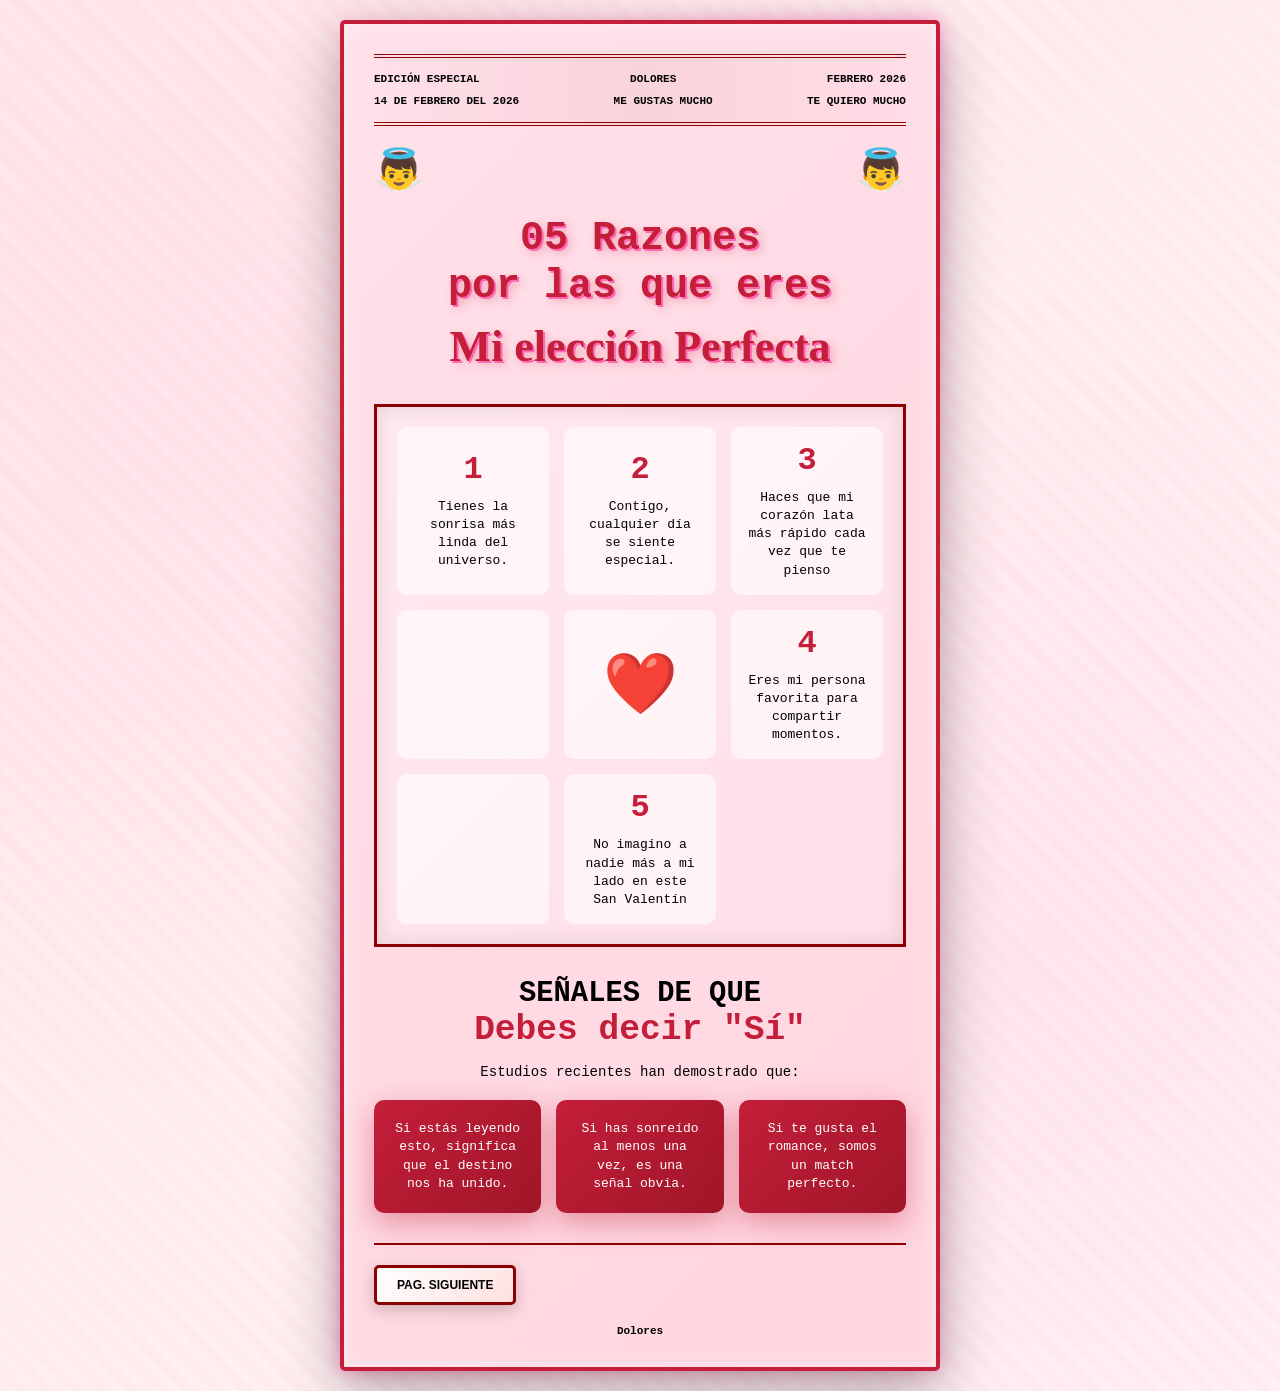
==== pagina2.html @ ef67b60f "Add files via upload" ====
<!DOCTYPE html>
<html lang="es">
<head>
    <meta charset="UTF-8">
    <meta name="viewport" content="width=device-width, initial-scale=1.0">
    <title>5 Razones</title>
    <link rel="stylesheet" href="styles.css">
</head>
<body class="newspaper-page">
    <div class="newspaper">
        <div class="newspaper-header">
            <div class="header-row">
                <span>EDICIÓN ESPECIAL</span>
                <span>Dolores</span>
                <span>FEBRERO 2026</span>
            </div>
            <div class="date-row">
                <span>14 DE FEBRERO DEL 2026</span>
                <span>ME GUSTAS MUCHO</span>
                <span>TE QUIERO MUCHO</span>
            </div>
        </div>
        
        <div class="cupids">
            <span class="cupid-left">👼</span>
            <span class="cupid-right">👼</span>
        </div>

        <h1 class="main-title">05 Razones<br>por las que eres<br><span class="cursive">Mi elección Perfecta</span></h1>
        
        <div class="reasons-grid">
            <div class="reason">
                <div class="number">1</div>
                <p>Tienes la sonrisa más linda del universo.</p>
            </div>
            <div class="reason">
                <div class="number">2</div>
                <p>Contigo, cualquier día se siente especial.</p>
            </div>
            <div class="reason center-heart">
                <div class="big-heart">❤️</div>
            </div>
            <div class="reason">
                <div class="number">3</div>
                <p>Haces que mi corazón lata más rápido cada vez que te pienso</p>
            </div>
            <div class="reason"></div>
            <div class="reason">
                <div class="number">4</div>
                <p>Eres mi persona favorita para compartir momentos.</p>
            </div>
            <div class="reason"></div>
            <div class="reason">
                <div class="number">5</div>
                <p>No imagino a nadie más a mi lado en este San Valentín</p>
            </div>
        </div>

        <div class="signs-section">
            <h2>SEÑALES DE QUE<br><span class="red-text">Debes decir "Sí"</span></h2>
            <p class="subtitle">Estudios recientes han demostrado que:</p>
            <div class="signs-boxes">
                <div class="sign-box">Si estás leyendo esto, significa que el destino nos ha unido.</div>
                <div class="sign-box">Si has sonreído al menos una vez, es una señal obvia.</div>
                <div class="sign-box">Si te gusta el romance, somos un match perfecto.</div>
            </div>
        </div>

        <div class="navigation">
            <button onclick="location.href='pagina3.html'">PAG. SIGUIENTE</button>
        </div>
        
        <div class="footer-credit">Dolores</div>
    </div>
</body>
</html>
---- styles.css ----
*  {
    margin: 0;
    padding: 0;
    box-sizing: border-box;
}

body {
    font-family: 'Courier New', monospace;
    animation: fadeIn 0.8s ease-in-out;
}

@keyframes fadeIn {
    0% {
        opacity: 0;
    }
    100% {
        opacity: 1;
    }
}

/* ========== PÁGINA DEL SOBRE - CERRADO AL INICIO ========== */
.envelope-page {
    background: linear-gradient(135deg, #ff9a9e 0%, #fecfef 50%, #ffecd2 100%);
    min-height: 100vh;
    display: flex;
    justify-content: center;
    align-items: center;
    padding: 20px;
    overflow: hidden;
    position: relative;
}

.envelope-page::before {
    content: '💕 ❤️ 💗 💖 💝 💕 ❤️ 💗';
    position: absolute;
    top: 0;
    left: 0;
    right: 0;
    bottom: 0;
    font-size: 40px;
    opacity: 0.1;
    animation: floatingHearts 20s infinite linear;
    pointer-events: none;
}

@keyframes floatingHearts {
    0% {
        transform: translateY(100vh) rotate(0deg);
    }
    100% {
        transform: translateY(-100vh) rotate(360deg);
    }
}

.envelope-wrapper {
    position: relative;
    width: 500px;
    height: 320px;
    cursor: pointer;
}

.envelope-back {
    position: absolute;
    width: 100%;
    height: 280px;
    bottom: 0;
    left: 0;
    background: linear-gradient(180deg, #ffb3c1 0%, #ff9db1 100%);
    border-radius: 15px;
    box-shadow: 0 15px 40px rgba(0, 0, 0, 0.3);
    z-index: 4;
    overflow: hidden;
}

.envelope-flap {
    position: absolute;
    bottom: 180px;
    left: 0;
    width: 0;
    height: 0;
    border-style: solid;
    border-width: 100px 250px 0 250px;
    border-color: #ff6b9d transparent transparent transparent;
    z-index: 5;
    transform-origin: top center;
    filter: drop-shadow(0 8px 20px rgba(0, 0, 0, 0.25));
    transition: transform 0.8s ease-in-out;
}

.envelope-flap.open {
    transform: rotateX(180deg);
}

.letter-content {
    position: absolute;
    bottom: 10px;
    left: 50%;
    transform: translateX(-50%);
    width: 430px;
    height: 270px;
    background: linear-gradient(135deg, #fffef7 0%, #fff8f0 100%);
    border-radius: 10px 10px 0 0;
    padding: 30px;
    box-shadow: 0 -5px 25px rgba(0, 0, 0, 0.2);
    z-index: 3;
    text-align: center;
    border: 3px solid #ffd700;
    border-bottom: none;
    display: flex;
    flex-direction: column;
    justify-content: center;
    align-items: center;
    transition: bottom 1.5s ease-in-out 0.8s, z-index 0s 0.8s;
}

.letter-content.pull-out {
    bottom: 220px;
    z-index: 6;
}

.stamp {
    position: absolute;
    top: 15px;
    right: 15px;
    font-size: 40px;
    filter: drop-shadow(0 2px 4px rgba(0, 0, 0, 0.2));
}

.surprise-text {
    font-size: 18px;
    color: #333;
    margin-bottom: 15px;
    font-weight: bold;
    opacity: 0;
    transition: opacity 0.5s ease-in-out 1.8s;
}

.letter-content.pull-out .surprise-text {
    opacity: 1;
}

.instruction-text {
    font-size: 15px;
    color: #666;
    line-height: 1.6;
    margin-bottom: 20px;
    opacity: 0;
    transition: opacity 0.5s ease-in-out 2.1s;
}

.letter-content.pull-out .instruction-text {
    opacity: 1;
}

.heart {
    font-size: 60px;
    cursor: pointer;
    display: inline-block;
    margin: 15px 0;
    filter: drop-shadow(0 4px 10px rgba(255, 0, 100, 0.4));
    transition: transform 0.2s;
    opacity: 0;
    transition: opacity 0.5s ease-in-out 2.4s, transform 0.2s;
}

.letter-content.pull-out .heart {
    opacity: 1;
    animation: heartbeat 1.5s infinite 2.8s;
}

.heart:hover {
    transform: scale(1.2);
}

@keyframes heartbeat {
    0%, 100% { transform: scale(1); }
    50% { transform: scale(1.1); }
}

.sender-info {
    position: absolute;
    bottom: 20px;
    left: 30px;
    right: 30px;
    display: flex;
    justify-content: space-between;
    font-size: 13px;
    color: #666;
    opacity: 0;
    transition: opacity 0.5s ease-in-out 2.7s;
}

.letter-content.pull-out .sender-info {
    opacity: 1;
}

.sender-info p {
    margin: 0;
}

.sender-info em {
    font-weight: bold;
    color: #333;
    font-style: normal;
}

/* ========== PÁGINAS ESTILO PERIÓDICO ========== */
.newspaper-page {
    background: 
        linear-gradient(135deg, rgba(255, 182, 193, 0.3) 0%, rgba(255, 218, 224, 0.3) 100%),
        repeating-linear-gradient(45deg, transparent, transparent 10px, rgba(255, 192, 203, 0.1) 10px, rgba(255, 192, 203, 0.1) 20px);
    min-height: 100vh;
    padding: 20px;
    display: flex;
    justify-content: center;
    align-items: center;
    position: relative;
}

.newspaper-page::before {
    content: '';
    position: absolute;
    top: 0;
    left: 0;
    right: 0;
    bottom: 0;
    background-image: 
        radial-gradient(circle at 20% 30%, rgba(255, 105, 180, 0.05) 0%, transparent 50%),
        radial-gradient(circle at 80% 70%, rgba(255, 20, 147, 0.05) 0%, transparent 50%);
    pointer-events: none;
}

.newspaper {
    background: linear-gradient(135deg, #ffe0e9 0%, #ffd6e0 100%);
    width: 100%;
    max-width: 600px;
    padding: 30px;
    border: 4px solid #c41e3a;
    box-shadow: 
        0 20px 60px rgba(0, 0, 0, 0.3),
        inset 0 0 20px rgba(255, 255, 255, 0.5);
    position: relative;
    border-radius: 5px;
    animation: slideInFromRight 0.8s ease-out;
}

.newspaper::before {
    content: '';
    position: absolute;
    top: -2px;
    left: -2px;
    right: -2px;
    bottom: -2px;
    background: linear-gradient(45deg, #ff1493, #ff69b4, #ffc0cb, #ff1493);
    border-radius: 5px;
    z-index: -1;
    filter: blur(10px);
    opacity: 0.5;
}

@keyframes slideInFromRight {
    0% {
        transform: translateX(100%);
        opacity: 0;
    }
    100% {
        transform: translateX(0);
        opacity: 1;
    }
}

.newspaper-header {
    border-top: 4px double #8b0000;
    border-bottom: 4px double #8b0000;
    padding: 10px 0;
    margin-bottom: 20px;
    background: linear-gradient(90deg, transparent 0%, rgba(139, 0, 0, 0.05) 50%, transparent 100%);
    animation: slideDown 0.6s ease-out 0.3s backwards;
}

@keyframes slideDown {
    0% {
        transform: translateY(-50px);
        opacity: 0;
    }
    100% {
        transform: translateY(0);
        opacity: 1;
    }
}

.header-row, .date-row {
    display: flex;
    justify-content: space-between;
    font-size: 11px;
    font-weight: bold;
    padding: 5px 0;
    text-transform: uppercase;
}

.cupids {
    display: flex;
    justify-content: space-between;
    font-size: 40px;
    margin-bottom: 20px;
}

.main-title, .section-title, .valentine-title {
    animation: fadeInUp 0.8s ease-out 0.5s backwards;
}

@keyframes fadeInUp {
    0% {
        transform: translateY(30px);
        opacity: 0;
    }
    100% {
        transform: translateY(0);
        opacity: 1;
    }
}

.main-title {
    text-align: center;
    font-size: 2.5em;
    color: #c41e3a;
    margin: 20px 0;
    line-height: 1.2;
    font-weight: bold;
    text-shadow: 
        2px 2px 0px #ff69b4,
        4px 4px 10px rgba(196, 30, 58, 0.3);
}

.cursive {
    font-family: 'Brush Script MT', cursive;
    font-size: 1.1em;
    display: block;
    margin-top: 10px;
}

.cursive-big {
    font-family: 'Brush Script MT', cursive;
    font-size: 1.5em;
    color: #c41e3a;
}

.cursive-small {
    font-family: 'Brush Script MT', cursive;
    font-style: italic;
}

.cursive-name {
    font-family: 'Brush Script MT', cursive;
    font-size: 1.3em;
}

.reasons-grid, .signs-section, .love-note-section {
    animation: fadeInUp 0.8s ease-out 0.7s backwards;
}

.reasons-grid {
    display: grid;
    grid-template-columns: repeat(3, 1fr);
    gap: 15px;
    margin: 30px 0;
    border: 3px solid #8b0000;
    padding: 20px;
    background: linear-gradient(135deg, rgba(255, 255, 255, 0.3) 0%, rgba(255, 240, 245, 0.3) 100%);
    box-shadow: inset 0 0 20px rgba(0, 0, 0, 0.1);
}

.reason {
    text-align: center;
    padding: 15px;
    min-height: 120px;
    display: flex;
    flex-direction: column;
    justify-content: center;
    align-items: center;
    background: rgba(255, 255, 255, 0.6);
    border-radius: 10px;
    transition: all 0.3s;
}

.reason:hover {
    transform: translateY(-5px);
    background: rgba(255, 255, 255, 0.9);
    box-shadow: 0 5px 20px rgba(196, 30, 58, 0.3);
}

.number {
    font-size: 2em;
    font-weight: bold;
    color: #c41e3a;
    margin-bottom: 10px;
}

.reason p {
    font-size: 13px;
    line-height: 1.4;
}

.center-heart {
    grid-column: 2;
    grid-row: 2;
}

.big-heart {
    font-size: 60px;
}

.signs-section {
    text-align: center;
    margin: 30px 0;
}

.signs-section h2 {
    font-size: 1.8em;
    margin-bottom: 10px;
}

.red-text {
    color: #c41e3a;
    font-size: 1.2em;
}

.subtitle {
    font-size: 14px;
    margin: 15px 0;
}

.signs-boxes {
    display: flex;
    gap: 15px;
    margin-top: 20px;
    flex-wrap: wrap;
}

.sign-box {
    flex: 1;
    min-width: 150px;
    background: linear-gradient(135deg, #c41e3a 0%, #a01629 100%);
    color: white;
    padding: 20px;
    text-align: center;
    font-size: 13px;
    line-height: 1.4;
    border-radius: 10px;
    box-shadow: 0 10px 30px rgba(196, 30, 58, 0.4);
    transition: transform 0.3s;
}

.sign-box:hover {
    transform: translateY(-5px) scale(1.05);
}

.valentine-title {
    font-family: 'Old English Text MT', serif;
    font-size: 2.5em;
    text-align: center;
    color: #8b0000;
    margin: 20px 0;
}

.question-title {
    text-align: center;
    font-size: 2em;
    margin: 20px 0;
    color: #c41e3a;
}

.distribution {
    text-align: center;
    font-size: 12px;
    text-transform: uppercase;
    margin: 20px 0;
    line-height: 1.6;
}

.love-note-section {
    display: flex;
    gap: 20px;
    margin: 30px 0;
    border: 2px solid #8b0000;
    padding: 20px;
}

.note-content {
    flex: 2;
}

.note-content h3 {
    font-size: 14px;
    margin-bottom: 15px;
    border-bottom: 1px solid #8b0000;
    padding-bottom: 5px;
}

.love-text {
    font-size: 13px;
    line-height: 1.6;
    text-align: justify;
    margin-bottom: 15px;
}

.mission-box {
    background: #2d5016;
    color: white;
    padding: 15px;
    text-align: center;
    font-weight: bold;
    margin-top: 15px;
}

.note-image {
    flex: 1;
    display: flex;
    align-items: center;
    justify-content: center;
}

.note-image img {
    width: 100%;
    max-width: 200px;
    border: 3px solid white;
    box-shadow: 0 5px 15px rgba(0,0,0,0.3);
}

.coupons {
    display: flex;
    gap: 20px;
    margin: 30px 0;
    flex-wrap: wrap;
}

.coupon {
    flex: 1;
    min-width: 200px;
    display: flex;
    border: 3px dashed #c41e3a;
    overflow: hidden;
}

.coupon-left {
    background: #c41e3a;
    color: white;
    writing-mode: vertical-rl;
    padding: 10px;
    font-size: 12px;
    font-weight: bold;
    text-align: center;
}

.coupon-right {
    flex: 1;
    padding: 15px;
    text-align: center;
}

.coupon-right p {
    font-size: 11px;
    margin: 5px 0;
}

.section-title {
    text-align: center;
    font-size: 2.5em;
    color: #c41e3a;
    margin: 30px 0 20px 0;
}

.intro-text {
    text-align: center;
    font-size: 15px;
    margin: 10px 0;
    line-height: 1.6;
}

.final-question {
    text-align: center;
    font-size: 2.5em;
    color: #8b0000;
    margin: 40px 0;
}

.choose-text {
    text-align: center;
    font-size: 16px;
    margin: 30px 0 20px 0;
}

.answer-buttons {
    display: flex;
    flex-direction: column;
    gap: 20px;
    max-width: 400px;
    margin: 0 auto 30px auto;
}

.answer-btn {
    padding: 20px 30px;
    font-size: 16px;
    border: 3px solid #8b0000;
    border-radius: 50px;
    background: linear-gradient(135deg, #ffffff 0%, #fff5f5 100%);
    cursor: pointer;
    font-weight: bold;
    transition: all 0.3s;
    position: relative;
    box-shadow: 0 10px 30px rgba(0, 0, 0, 0.2);
}

.answer-btn:hover {
    background: linear-gradient(135deg, #ffe0e0 0%, #ffc0cb 100%);
    transform: scale(1.05);
    box-shadow: 0 15px 40px rgba(196, 30, 58, 0.3);
}

.yes-btn {
    background: linear-gradient(135deg, #c41e3a 0%, #a01629 100%);
    color: white;
    border-color: #8b0000;
    box-shadow: 0 10px 30px rgba(196, 30, 58, 0.5);
}

.yes-btn:hover {
    background: linear-gradient(135deg, #ff1493 0%, #c41e3a 100%);
    transform: scale(1.1);
}

/* ========== CONFIRMACIÓN DENTRO DE PÁGINA 4 ========== */
#seccionConfirmacion {
    text-align: center;
    padding: 20px 0;
}

.confirmation-content {
    display: block;
    width: 100%;
}

.confirmation-content .confirm-title {
    font-size: 2.5em;
    color: #c41e3a;
    margin: 20px 0 30px 0;
    text-shadow: 
        2px 2px 0px #ff69b4,
        4px 4px 10px rgba(196, 30, 58, 0.3);
    animation: pulse 2s infinite;
}

@keyframes pulse {
    0%, 100% {
        transform: scale(1);
    }
    50% {
        transform: scale(1.05);
    }
}

.confirmation-content .heart-shape {
    position: relative;
    width: 280px;
    height: 250px;
    margin: 0 auto 60px auto;
    animation: float 3s ease-in-out infinite;
}

@keyframes float {
    0%, 100% {
        transform: translateY(0);
    }
    50% {
        transform: translateY(-20px);
    }
}

.confirmation-content .heart-shape::before,
.confirmation-content .heart-shape::after {
    content: "";
    position: absolute;
    top: 0;
    width: 140px;
    height: 224px;
    background: linear-gradient(135deg, #ffffff 0%, #ffe0e0 100%);
    border-radius: 140px 140px 0 0;
    box-shadow: 
        0 20px 60px rgba(0, 0, 0, 0.5),
        inset 0 -10px 30px rgba(255, 192, 203, 0.5);
}

.confirmation-content .heart-shape::before {
    left: 140px;
    transform: rotate(-45deg);
    transform-origin: 0 100%;
}

.confirmation-content .heart-shape::after {
    left: 0;
    transform: rotate(45deg);
    transform-origin: 100% 100%;
}

.confirmation-content .heart-content {
    position: absolute;
    top: 50%;
    left: 50%;
    transform: translate(-50%, -60%);
    z-index: 10;
    text-align: center;
    width: 200px;
}

.confirmation-content .heart-decoration {
    font-size: 30px;
    margin-bottom: 15px;
    animation: sparkle 2s infinite;
}

@keyframes sparkle {
    0%, 100% {
        opacity: 1;
        transform: scale(1);
    }
    50% {
        opacity: 0.7;
        transform: scale(1.2);
    }
}

.confirmation-content .confirm-message {
    font-size: 2.2em;
    color: #c41e3a;
    font-family: 'Brush Script MT', cursive;
    margin: 15px 0;
    text-shadow: 2px 2px 4px rgba(255, 255, 255, 0.8);
}

.confirmation-content .locket {
    display: flex;
    gap: 10px;
    margin-top: 20px;
    justify-content: center;
}

.confirmation-content .locket-letter {
    width: 50px;
    height: 50px;
    border: 3px solid gold;
    border-radius: 50%;
    background: white;
    display: flex;
    justify-content: center;
    align-items: center;
    font-size: 24px;
    font-family: 'Brush Script MT', cursive;
    color: #c41e3a;
    box-shadow: 0 5px 15px rgba(0,0,0,0.3);
}

.confirmation-content .thanks-message {
    font-size: 1.2em;
    line-height: 1.8;
    color: #333;
    margin-top: 30px;
}

@keyframes fadeOut {
    0% {
        opacity: 1;
    }
    100% {
        opacity: 0;
    }
}

/* ========== NAVEGACIÓN ========== */
.navigation {
    display: flex;
    justify-content: space-between;
    margin-top: 30px;
    padding-top: 20px;
    border-top: 2px solid #8b0000;
    animation: fadeIn 1s ease-out 1s backwards;
}

.navigation button {
    padding: 10px 20px;
    background: linear-gradient(135deg, #ffffff 0%, #ffe0e0 100%);
    border: 3px solid #8b0000;
    cursor: pointer;
    font-weight: bold;
    font-size: 12px;
    transition: all 0.3s;
    border-radius: 5px;
    box-shadow: 0 5px 15px rgba(0, 0, 0, 0.2);
    position: relative;
    overflow: hidden;
}

.navigation button::before {
    content: '';
    position: absolute;
    top: 50%;
    left: 50%;
    width: 0;
    height: 0;
    border-radius: 50%;
    background: rgba(139, 0, 0, 0.2);
    transform: translate(-50%, -50%);
    transition: width 0.6s, height 0.6s;
}

.navigation button:hover::before {
    width: 300px;
    height: 300px;
}

.navigation button:hover {
    background: linear-gradient(135deg, #8b0000 0%, #c41e3a 100%);
    color: white;
    transform: translateY(-3px);
    box-shadow: 0 8px 25px rgba(139, 0, 0, 0.4);
}

.footer-credit {
    text-align: center;
    margin-top: 20px;
    font-size: 11px;
    font-weight: bold;
}

/* ========== RESPONSIVE ========== */
@media (max-width: 600px) {
    .newspaper {
        padding: 15px;
    }

    .main-title {
        font-size: 1.5em;
    }

    .section-title {
        font-size: 1.6em;
    }

    .reasons-grid {
        grid-template-columns: 1fr;
        gap: 10px;
        padding: 15px;
    }

    .reason {
        min-height: auto;
        padding: 10px;
    }

    .reason p {
        font-size: 12px;
    }

    .number {
        font-size: 1.5em;
    }

    .center-heart {
        grid-column: 1;
        grid-row: auto;
    }

    .big-heart {
        font-size: 50px;
    }

    .signs-boxes {
        flex-direction: column;
    }

    .sign-box {
        font-size: 12px;
        padding: 15px;
    }

    .love-note-section {
        flex-direction: column;
        padding: 15px;
    }

    .love-text {
        font-size: 12px;
    }

    .note-image img {
        max-width: 150px;
    }

    .coupons {
        flex-direction: column;
    }

    .coupon-right p {
        font-size: 10px;
    }

    .valentine-title {
        font-size: 1.8em;
    }

    .question-title {
        font-size: 1.5em;
    }

    .final-question {
        font-size: 1.8em;
    }

    .answer-buttons {
        padding: 0 10px;
    }

    .answer-btn {
        padding: 15px 20px;
        font-size: 14px;
    }

    /* Confirmación responsive */
    .confirmation-content .confirm-title {
        font-size: 2em;
        margin: 15px 0 25px 0;
    }

    .confirmation-content .heart-shape {
        width: 200px;
        height: 180px;
        margin-bottom: 50px;
    }

    .confirmation-content .heart-shape::before,
    .confirmation-content .heart-shape::after {
        width: 100px;
        height: 160px;
        border-radius: 100px 100px 0 0;
    }

    .confirmation-content .heart-shape::before {
        left: 100px;
    }

    .confirmation-content .heart-content {
        width: 150px;
    }

    .confirmation-content .confirm-message {
        font-size: 1.7em;
    }

    .confirmation-content .heart-decoration {
        font-size: 25px;
    }

    .confirmation-content .locket-letter {
        width: 40px;
        height: 40px;
        font-size: 20px;
    }

    .confirmation-content .thanks-message {
        font-size: 1.1em;
        padding: 0 10px;
    }
}

@media (max-width: 500px) {
    .envelope-wrapper {
        width: 340px;
        height: 280px;
    }

    .envelope-back {
        height: 220px;
    }

    .envelope-flap {
        bottom: 140px;
        border-width: 80px 170px 0 170px;
    }

    .letter-content {
        width: 310px;
        height: 230px;
        padding: 20px;
        bottom: 8px;
    }

    .letter-content.pull-out {
        bottom: 160px;
    }

    .surprise-text {
        font-size: 16px;
        margin-bottom: 10px;
    }

    .instruction-text {
        font-size: 14px;
        margin-bottom: 15px;
    }

    .heart {
        font-size: 50px;
        margin: 12px 0;
    }

    .sender-info {
        font-size: 11px;
        left: 20px;
        right: 20px;
        bottom: 15px;
    }

    .stamp {
        font-size: 30px;
        top: 10px;
        right: 10px;
    }
}

@media (max-width: 380px) {
    .newspaper {
        padding: 10px;
    }

    .envelope-wrapper {
        width: 300px;
        height: 250px;
    }

    .envelope-back {
        height: 200px;
    }

    .envelope-flap {
        bottom: 120px;
        border-width: 80px 150px 0 150px;
    }

    .letter-content {
        width: 270px;
        height: 210px;
        padding: 18px;
        bottom: 8px;
    }

    .letter-content.pull-out {
        bottom: 140px;
    }

    .surprise-text {
        font-size: 15px;
    }

    .instruction-text {
        font-size: 13px;
    }

    .heart {
        font-size: 45px;
    }

    .sender-info {
        font-size: 10px;
    }

    .main-title {
        font-size: 1.3em;
    }

    .reason p {
        font-size: 11px;
    }
}

@media (max-width: 320px) {
    .envelope-wrapper {
        width: 280px;
        height: 240px;
    }

    .envelope-back {
        height: 180px;
    }

    .envelope-flap {
        bottom: 100px;
        border-width: 80px 140px 0 140px;
    }

    .letter-content {
        width: 250px;
        height: 190px;
        padding: 15px;
        bottom: 5px;
    }

    .letter-content.pull-out {
        bottom: 120px;
    }

    .surprise-text {
        font-size: 14px;
    }

    .instruction-text {
        font-size: 12px;
    }

    .heart {
        font-size: 40px;
    }

    .sender-info {
        font-size: 9px;
    }
}
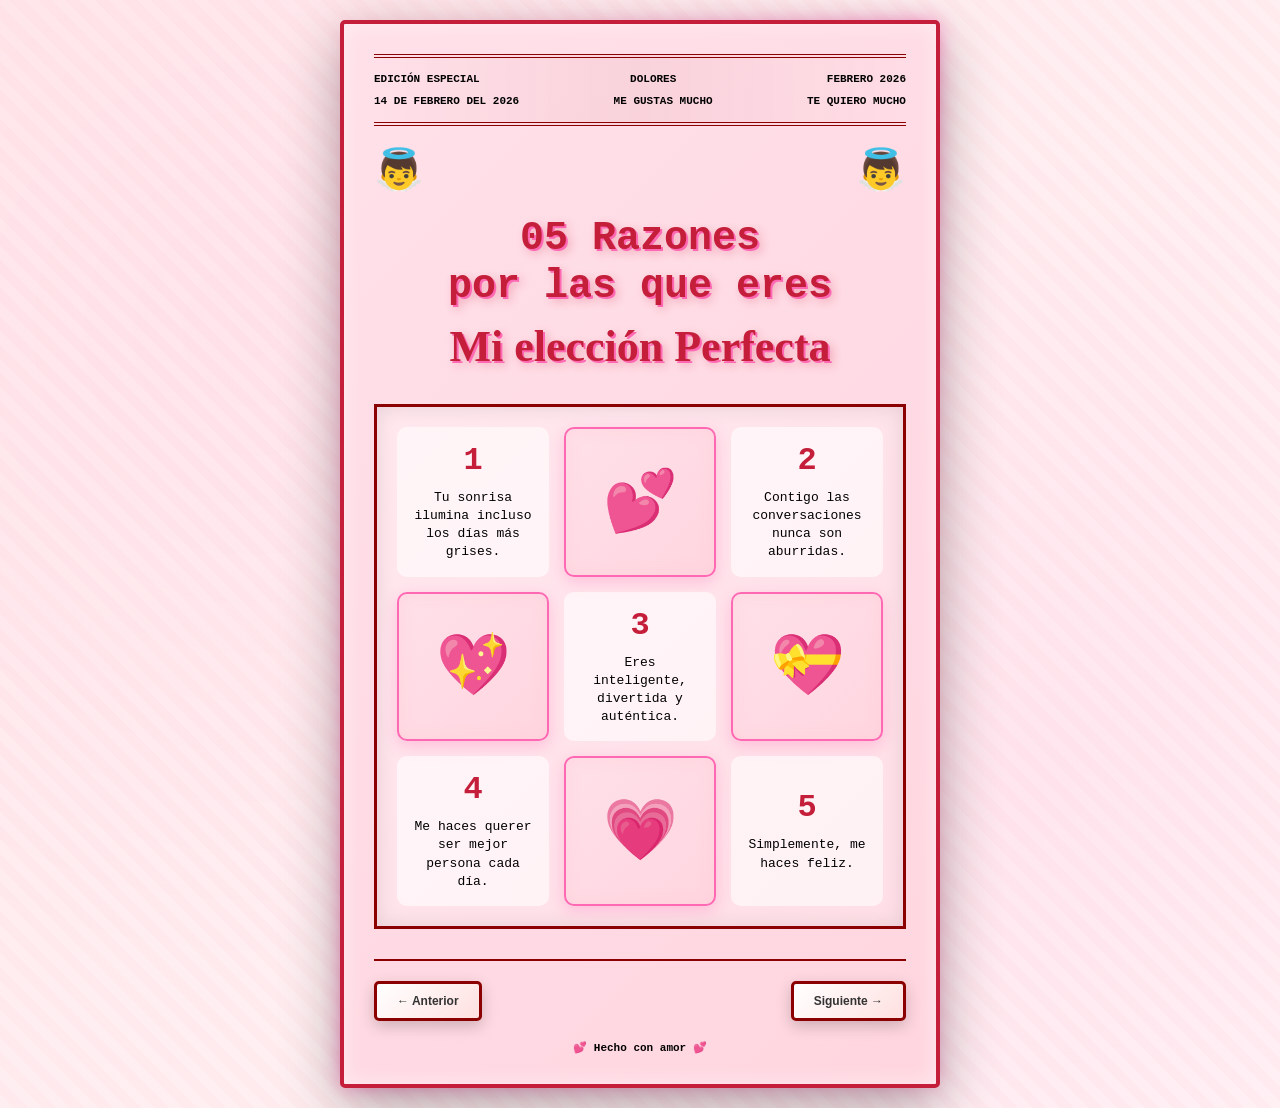
==== commit e73762cc: "Add files via upload" ====
--- a/pagina2.html
+++ b/pagina2.html
@@ -29,48 +29,65 @@
         <h1 class="main-title">05 Razones<br>por las que eres<br><span class="cursive">Mi elección Perfecta</span></h1>
         
         <div class="reasons-grid">
-            <div class="reason">
-                <div class="number">1</div>
-                <p>Tienes la sonrisa más linda del universo.</p>
-            </div>
-            <div class="reason">
-                <div class="number">2</div>
-                <p>Contigo, cualquier día se siente especial.</p>
-            </div>
-            <div class="reason center-heart">
-                <div class="big-heart">❤️</div>
-            </div>
-            <div class="reason">
-                <div class="number">3</div>
-                <p>Haces que mi corazón lata más rápido cada vez que te pienso</p>
-            </div>
-            <div class="reason"></div>
-            <div class="reason">
-                <div class="number">4</div>
-                <p>Eres mi persona favorita para compartir momentos.</p>
-            </div>
-            <div class="reason"></div>
-            <div class="reason">
-                <div class="number">5</div>
-                <p>No imagino a nadie más a mi lado en este San Valentín</p>
-            </div>
+    <!-- 1. Primera razón -->
+    <div class="reason">
+        <div class="number">1</div>
+        <p>Tu sonrisa ilumina incluso los días más grises.</p>
+    </div>
+
+    <!-- 2. Corazón -->
+    <div class="reason heart-box">
+        <div class="big-heart">💕</div>
+    </div>
+
+    <!-- 3. Segunda razón -->
+    <div class="reason">
+        <div class="number">2</div>
+        <p>Contigo las conversaciones nunca son aburridas.</p>
+    </div>
+
+    <!-- 4. Corazón -->
+    <div class="reason heart-box">
+        <div class="big-heart">💖</div>
+    </div>
+
+    <!-- 5. Tercera razón -->
+    <div class="reason">
+        <div class="number">3</div>
+        <p>Eres inteligente, divertida y auténtica.</p>
+    </div>
+
+    <!-- 6. Corazón -->
+    <div class="reason heart-box">
+        <div class="big-heart">💝</div>
+    </div>
+
+    <!-- 7. Cuarta razón -->
+    <div class="reason">
+        <div class="number">4</div>
+        <p>Me haces querer ser mejor persona cada día.</p>
+    </div>
+
+    <!-- 8. Corazón -->
+    <div class="reason heart-box">
+        <div class="big-heart">💗</div>
+    </div>
+
+    <!-- 9. Quinta razón -->
+    <div class="reason">
+        <div class="number">5</div>
+        <p>Simplemente, me haces feliz.</p>
+    </div>
+        </div> <!-- Cierra reasons-grid -->
+
+        <div class="navigation">
+            <button onclick="location.href='pagina1.html'">← Anterior</button>
+            <button onclick="location.href='pagina3.html'">Siguiente →</button>
         </div>
 
-        <div class="signs-section">
-            <h2>SEÑALES DE QUE<br><span class="red-text">Debes decir "Sí"</span></h2>
-            <p class="subtitle">Estudios recientes han demostrado que:</p>
-            <div class="signs-boxes">
-                <div class="sign-box">Si estás leyendo esto, significa que el destino nos ha unido.</div>
-                <div class="sign-box">Si has sonreído al menos una vez, es una señal obvia.</div>
-                <div class="sign-box">Si te gusta el romance, somos un match perfecto.</div>
-            </div>
-        </div>
-
-        <div class="navigation">
-            <button onclick="location.href='pagina3.html'">PAG. SIGUIENTE</button>
-        </div>
-        
-        <div class="footer-credit">Dolores</div>
+        <div class="footer-credit">💕 Hecho con amor 💕</div>
     </div>
+    <script src="script.js"></script>
 </body>
 </html>
+</div>
--- a/styles.css
+++ b/styles.css
@@ -20,7 +20,7 @@
 
 /* ========== PÁGINA DEL SOBRE - CERRADO AL INICIO ========== */
 .envelope-page {
-    background: linear-gradient(135deg, #ff9a9e 0%, #fecfef 50%, #ffecd2 100%);
+    background: linear-gradient(135deg, #d4a5a5 0%, #e8c5c5 50%, #f5d5d5 100%);
     min-height: 100vh;
     display: flex;
     justify-content: center;
@@ -31,14 +31,14 @@
 }
 
 .envelope-page::before {
-    content: '💕 ❤️ 💗 💖 💝 💕 ❤️ 💗';
+    content: '✨ 💕 ✨ 💖 ✨ 💝 ✨ 💕';
     position: absolute;
     top: 0;
     left: 0;
     right: 0;
     bottom: 0;
     font-size: 40px;
-    opacity: 0.1;
+    opacity: 0.15;
     animation: floatingHearts 20s infinite linear;
     pointer-events: none;
 }
@@ -54,33 +54,164 @@
 
 .envelope-wrapper {
     position: relative;
-    width: 500px;
-    height: 320px;
+    width: 550px;
+    height: 350px;
     cursor: pointer;
-}
-
+    filter: drop-shadow(0 30px 60px rgba(0, 0, 0, 0.4));
+}
+
+/* Sobre principal con bordes decorados */
 .envelope-back {
     position: absolute;
     width: 100%;
-    height: 280px;
+    height: 300px;
     bottom: 0;
     left: 0;
-    background: linear-gradient(180deg, #ffb3c1 0%, #ff9db1 100%);
+    background: linear-gradient(135deg, #f5e6d3 0%, #ffe8d6 100%);
     border-radius: 15px;
-    box-shadow: 0 15px 40px rgba(0, 0, 0, 0.3);
+    box-shadow: 
+        0 20px 50px rgba(0, 0, 0, 0.3),
+        inset 0 0 30px rgba(255, 255, 255, 0.5);
     z-index: 4;
-    overflow: hidden;
-}
-
+    overflow: visible;
+    border: 3px solid #d4a574;
+}
+
+/* Borde decorativo con corazones */
+.envelope-back::before {
+    content: '♥ ♥ ♥ ♥ ♥ ♥ ♥ ♥ ♥ ♥';
+    position: absolute;
+    top: 10px;
+    left: 0;
+    right: 0;
+    text-align: center;
+    font-size: 18px;
+    color: #d4a574;
+    opacity: 0.6;
+    letter-spacing: 15px;
+}
+
+.envelope-back::after {
+    content: '♥ ♥ ♥ ♥ ♥ ♥ ♥ ♥ ♥ ♥';
+    position: absolute;
+    bottom: 10px;
+    left: 0;
+    right: 0;
+    text-align: center;
+    font-size: 18px;
+    color: #d4a574;
+    opacity: 0.6;
+    letter-spacing: 15px;
+}
+
+/* Texto "Te Quiero" en el sobre */
+.envelope-back .te-quiero {
+    position: absolute;
+    top: 50%;
+    left: 50%;
+    transform: translate(-50%, -50%);
+    font-family: 'Brush Script MT', cursive;
+    font-size: 3em;
+    color: #c41e3a;
+    text-shadow: 2px 2px 4px rgba(0, 0, 0, 0.2);
+    z-index: 2;
+}
+
+/* Corazón decorativo arriba del texto - MOVERLO A LA IZQUIERDA */
+.envelope-back .heart-decoration {
+    position: absolute;
+    top: 35%;
+    left: 20%;
+    font-size: 45px;
+    z-index: 2;
+    animation: pulse 2s infinite;
+}
+
+@keyframes pulse {
+    0%, 100% { transform: scale(1); }
+    50% { transform: scale(1.1); }
+}
+
+/* Texto "Te Quiero" - CENTRADO Y MÁS ARRIBA */
+.envelope-back .te-quiero {
+    position: absolute;
+    top: 40%;
+    left: 50%;
+    transform: translate(-50%, -50%);
+    font-family: 'Brush Script MT', cursive;
+    font-size: 3em;
+    color: #c41e3a;
+    text-shadow: 2px 2px 4px rgba(0, 0, 0, 0.2);
+    z-index: 2;
+}
+
+/* Sello de lacre - MÁS ABAJO PARA NO TAPAR */
+.envelope-back .wax-seal {
+    position: absolute;
+    bottom: 40px;
+    left: 50%;
+    transform: translateX(-50%);
+    width: 70px;
+    height: 70px;
+    background: radial-gradient(circle, #c41e3a 0%, #8b1428 100%);
+    border-radius: 50%;
+    display: flex;
+    justify-content: center;
+    align-items: center;
+    font-size: 40px;
+    box-shadow: 
+        0 8px 20px rgba(139, 20, 40, 0.6),
+        inset 0 -5px 10px rgba(0, 0, 0, 0.3);
+    z-index: 6;
+}
+
+/* Estampilla - MÁS SEPARADA DEL BORDE */
+.envelope-back .postage-stamp {
+    position: absolute;
+    top: 20px;
+    right: 25px;
+    width: 80px;
+    height: 100px;
+    background: linear-gradient(135deg, #ffe8f0 0%, #ffd5e0 100%);
+    border: 3px solid white;
+    box-shadow: 
+        0 5px 15px rgba(0, 0, 0, 0.3),
+        inset 0 0 10px rgba(255, 192, 203, 0.5);
+    display: flex;
+    flex-direction: column;
+    justify-content: center;
+    align-items: center;
+    z-index: 5;
+    border-radius: 3px;
+}
+
+/* Matasellos - AJUSTADO PARA NO TAPAR */
+.envelope-back .postmark {
+    position: absolute;
+    top: 30px;
+    right: 135px;
+    width: 90px;
+    height: 60px;
+    border: 2px solid rgba(139, 0, 0, 0.3);
+    border-radius: 50%;
+    display: flex;
+    flex-direction: column;
+    justify-content: center;
+    align-items: center;
+    z-index: 5;
+    transform: rotate(-10deg);
+}
+
+/* Solapa triangular */
 .envelope-flap {
     position: absolute;
-    bottom: 180px;
+    bottom: 200px;
     left: 0;
     width: 0;
     height: 0;
     border-style: solid;
-    border-width: 100px 250px 0 250px;
-    border-color: #ff6b9d transparent transparent transparent;
+    border-width: 100px 275px 0 275px;
+    border-color: #e8c5b3 transparent transparent transparent;
     z-index: 5;
     transform-origin: top center;
     filter: drop-shadow(0 8px 20px rgba(0, 0, 0, 0.25));
@@ -91,13 +222,14 @@
     transform: rotateX(180deg);
 }
 
+/* Carta blanca */
 .letter-content {
     position: absolute;
     bottom: 10px;
     left: 50%;
     transform: translateX(-50%);
-    width: 430px;
-    height: 270px;
+    width: 480px;
+    height: 290px;
     background: linear-gradient(135deg, #fffef7 0%, #fff8f0 100%);
     border-radius: 10px 10px 0 0;
     padding: 30px;
@@ -114,7 +246,7 @@
 }
 
 .letter-content.pull-out {
-    bottom: 220px;
+    bottom: 240px;
     z-index: 6;
 }
 
@@ -202,6 +334,73 @@
     font-weight: bold;
     color: #333;
     font-style: normal;
+}
+
+/* Responsive para móvil */
+@media (max-width: 600px) {
+    .envelope-wrapper {
+        width: 360px;
+        height: 290px;
+    }
+    
+    .envelope-back {
+        height: 240px;
+    }
+    
+    .envelope-back .te-quiero {
+        font-size: 2em;
+        top: 38%;
+    }
+    
+    .envelope-back .heart-decoration {
+        font-size: 30px;
+        top: 30%;
+        left: 15%;
+    }
+    
+    .envelope-back .wax-seal {
+        width: 55px;
+        height: 55px;
+        font-size: 30px;
+        bottom: 30px;
+    }
+    
+    .envelope-back .postage-stamp {
+        width: 60px;
+        height: 75px;
+        top: 15px;
+        right: 20px;
+    }
+    
+    .postage-stamp .stamp-icon {
+        font-size: 25px;
+    }
+    
+    .postage-stamp .stamp-date {
+        font-size: 8px;
+    }
+    
+    .envelope-back .postmark {
+        width: 70px;
+        height: 50px;
+        right: 95px;
+        top: 22px;
+    }
+    
+    .envelope-flap {
+        bottom: 160px;
+        border-width: 80px 180px 0 180px;
+    }
+    
+    .letter-content {
+        width: 330px;
+        height: 240px;
+        padding: 20px;
+    }
+    
+    .letter-content.pull-out {
+        bottom: 180px;
+    }
 }
 
 /* ========== PÁGINAS ESTILO PERIÓDICO ========== */
@@ -389,6 +588,45 @@
     box-shadow: 0 5px 20px rgba(196, 30, 58, 0.3);
 }
 
+/* Cajas con corazones - SOLO para página 2 */
+.reasons-grid .heart-box {
+    background: linear-gradient(135deg, #ffe0e9 0%, #ffd6e0 100%) !important;
+    border: 2px solid #ff69b4;
+    box-shadow: 
+        0 5px 15px rgba(255, 105, 180, 0.3),
+        inset 0 0 15px rgba(255, 192, 203, 0.3);
+}
+
+.reasons-grid .heart-box:hover {
+    background: linear-gradient(135deg, #ffc0d0 0%, #ffb0c0 100%) !important;
+    transform: translateY(-5px) scale(1.05);
+    box-shadow: 0 10px 25px rgba(255, 20, 147, 0.4);
+}
+
+.reasons-grid .heart-box .big-heart {
+    font-size: 60px;
+    animation: heartPulse 1.5s ease-in-out infinite;
+}
+.heart-box:hover {
+    background: linear-gradient(135deg, #ffc0d0 0%, #ffb0c0 100%) !important;
+    transform: translateY(-5px) scale(1.05);
+    box-shadow: 0 10px 25px rgba(255, 20, 147, 0.4);
+}
+
+.heart-box .big-heart {
+    font-size: 60px;
+    animation: heartPulse 1.5s ease-in-out infinite;
+}
+
+@keyframes heartPulse {
+    0%, 100% {
+        transform: scale(1);
+    }
+    50% {
+        transform: scale(1.15);
+    }
+}
+
 .number {
     font-size: 2em;
     font-weight: bold;
@@ -401,195 +639,166 @@
     line-height: 1.4;
 }
 
-.center-heart {
-    grid-column: 2;
-    grid-row: 2;
-}
-
-.big-heart {
-    font-size: 60px;
-}
-
-.signs-section {
-    text-align: center;
+/* ========== CUPONES ESTILO TICKET ELEGANTE ========== */
+.coupons {
+    display: flex;
+    flex-direction: column;
+    gap: 25px;
     margin: 30px 0;
 }
 
-.signs-section h2 {
-    font-size: 1.8em;
+.coupon {
+    position: relative;
+    background: linear-gradient(135deg, #f5e6d3 0%, #ffe8d6 100%);
+    border: 3px solid #d4a574;
+    border-radius: 15px;
+    padding: 25px 30px;
+    box-shadow: 
+        0 10px 30px rgba(0, 0, 0, 0.2),
+        inset 0 0 20px rgba(255, 255, 255, 0.5);
+    display: flex;
+    align-items: center;
+    gap: 25px;
+    overflow: visible;
+}
+
+/* Bordes decorativos con corazones */
+.coupon::before {
+    content: '♥ ♥ ♥ ♥ ♥ ♥ ♥';
+    position: absolute;
+    top: 8px;
+    left: 20px;
+    right: 20px;
+    text-align: center;
+    font-size: 12px;
+    color: #d4a574;
+    opacity: 0.4;
+    letter-spacing: 20px;
+}
+
+.coupon::after {
+    content: '♥ ♥ ♥ ♥ ♥ ♥ ♥';
+    position: absolute;
+    bottom: 8px;
+    left: 20px;
+    right: 20px;
+    text-align: center;
+    font-size: 12px;
+    color: #d4a574;
+    opacity: 0.4;
+    letter-spacing: 20px;
+}
+
+/* Línea punteada vertical divisora */
+.coupon-divider {
+    position: absolute;
+    right: 140px;
+    top: 20px;
+    bottom: 20px;
+    width: 2px;
+    border-left: 2px dashed #d4a574;
+    opacity: 0.5;
+}
+
+/* Lado izquierdo - Texto del cupón */
+.coupon-left {
+    flex: 1;
+    padding: 15px 20px 15px 0;
+    text-align: left;
+    background: transparent;
+    writing-mode: horizontal-tb;
+    color: initial;
+}
+
+.coupon-title {
+    font-family: 'Brush Script MT', cursive;
+    font-size: 2em;
+    color: #c41e3a;
     margin-bottom: 10px;
-}
-
-.red-text {
-    color: #c41e3a;
+    text-shadow: 1px 1px 2px rgba(0, 0, 0, 0.1);
+}
+
+.coupon-subtitle {
     font-size: 1.2em;
-}
-
-.subtitle {
-    font-size: 14px;
-    margin: 15px 0;
-}
-
-.signs-boxes {
-    display: flex;
-    gap: 15px;
-    margin-top: 20px;
-    flex-wrap: wrap;
-}
-
-.sign-box {
-    flex: 1;
-    min-width: 150px;
-    background: linear-gradient(135deg, #c41e3a 0%, #a01629 100%);
-    color: white;
-    padding: 20px;
-    text-align: center;
+    color: #8b4513;
+    margin-bottom: 8px;
+    font-weight: bold;
+}
+
+.coupon-description {
     font-size: 13px;
-    line-height: 1.4;
-    border-radius: 10px;
-    box-shadow: 0 10px 30px rgba(196, 30, 58, 0.4);
-    transition: transform 0.3s;
-}
-
-.sign-box:hover {
-    transform: translateY(-5px) scale(1.05);
-}
-
-.valentine-title {
-    font-family: 'Old English Text MT', serif;
-    font-size: 2.5em;
-    text-align: center;
-    color: #8b0000;
-    margin: 20px 0;
-}
-
-.question-title {
-    text-align: center;
-    font-size: 2em;
-    margin: 20px 0;
-    color: #c41e3a;
-}
-
-.distribution {
-    text-align: center;
-    font-size: 12px;
-    text-transform: uppercase;
-    margin: 20px 0;
+    color: #666;
     line-height: 1.6;
-}
-
-.love-note-section {
-    display: flex;
-    gap: 20px;
-    margin: 30px 0;
-    border: 2px solid #8b0000;
-    padding: 20px;
-}
-
-.note-content {
-    flex: 2;
-}
-
-.note-content h3 {
-    font-size: 14px;
-    margin-bottom: 15px;
-    border-bottom: 1px solid #8b0000;
-    padding-bottom: 5px;
-}
-
-.love-text {
-    font-size: 13px;
-    line-height: 1.6;
-    text-align: justify;
-    margin-bottom: 15px;
-}
-
-.mission-box {
-    background: #2d5016;
-    color: white;
-    padding: 15px;
-    text-align: center;
-    font-weight: bold;
-    margin-top: 15px;
-}
-
-.note-image {
-    flex: 1;
-    display: flex;
+    font-style: italic;
+}
+
+/* Lado derecho - Corazón decorativo */
+.coupon-right {
+    width: 120px;
+    display: flex;
+    justify-content: center;
     align-items: center;
-    justify-content: center;
-}
-
-.note-image img {
-    width: 100%;
-    max-width: 200px;
-    border: 3px solid white;
-    box-shadow: 0 5px 15px rgba(0,0,0,0.3);
-}
-
-.coupons {
-    display: flex;
-    gap: 20px;
-    margin: 30px 0;
-    flex-wrap: wrap;
-}
-
-.coupon {
-    flex: 1;
-    min-width: 200px;
-    display: flex;
-    border: 3px dashed #c41e3a;
-    overflow: hidden;
-}
-
-.coupon-left {
-    background: #c41e3a;
-    color: white;
-    writing-mode: vertical-rl;
-    padding: 10px;
-    font-size: 12px;
-    font-weight: bold;
-    text-align: center;
-}
-
-.coupon-right {
-    flex: 1;
-    padding: 15px;
-    text-align: center;
-}
-
-.coupon-right p {
-    font-size: 11px;
-    margin: 5px 0;
-}
-
-.section-title {
-    text-align: center;
-    font-size: 2.5em;
-    color: #c41e3a;
-    margin: 30px 0 20px 0;
-}
-
-.intro-text {
-    text-align: center;
-    font-size: 15px;
-    margin: 10px 0;
-    line-height: 1.6;
-}
-
-.final-question {
-    text-align: center;
-    font-size: 2.5em;
-    color: #8b0000;
-    margin: 40px 0;
-}
-
-.choose-text {
-    text-align: center;
-    font-size: 16px;
-    margin: 30px 0 20px 0;
-}
-
+    padding: 0;
+    padding-left: 15px;
+    flex: initial;
+}
+
+.coupon-heart {
+    font-size: 80px;
+    filter: drop-shadow(0 5px 15px rgba(196, 30, 58, 0.3));
+    animation: float 3s ease-in-out infinite;
+}
+
+@keyframes float {
+    0%, 100% { transform: translateY(0); }
+    50% { transform: translateY(-10px); }
+}
+
+/* Responsive para cupones */
+@media (max-width: 600px) {
+    .coupon {
+        flex-direction: column;
+        padding: 20px;
+        gap: 15px;
+    }
+    
+    .coupon::before,
+    .coupon::after {
+        letter-spacing: 10px;
+        font-size: 10px;
+    }
+    
+    .coupon-divider {
+        display: none;
+    }
+    
+    .coupon-left {
+        padding: 0;
+        text-align: center;
+    }
+    
+    .coupon-title {
+        font-size: 1.5em;
+    }
+    
+    .coupon-subtitle {
+        font-size: 1.1em;
+    }
+    
+    .coupon-description {
+        font-size: 12px;
+    }
+    
+    .coupon-right {
+        width: 100%;
+        padding-left: 0;
+    }
+    
+    .coupon-heart {
+        font-size: 60px;
+    }
+}
+/* ========== PROTECCIÓN PARA PÁGINA 4 - NO AFECTAR POR CUPONES ========== */
 .answer-buttons {
     display: flex;
     flex-direction: column;
@@ -598,7 +807,7 @@
     margin: 0 auto 30px auto;
 }
 
-.answer-btn {
+.answer-buttons .answer-btn {
     padding: 20px 30px;
     font-size: 16px;
     border: 3px solid #8b0000;
@@ -609,24 +818,76 @@
     transition: all 0.3s;
     position: relative;
     box-shadow: 0 10px 30px rgba(0, 0, 0, 0.2);
-}
-
-.answer-btn:hover {
+    writing-mode: horizontal-tb !important;
+    text-align: center;
+    color: #333;
+}
+
+.answer-buttons .answer-btn:hover {
     background: linear-gradient(135deg, #ffe0e0 0%, #ffc0cb 100%);
     transform: scale(1.05);
     box-shadow: 0 15px 40px rgba(196, 30, 58, 0.3);
 }
 
-.yes-btn {
-    background: linear-gradient(135deg, #c41e3a 0%, #a01629 100%);
-    color: white;
+.answer-buttons .yes-btn {
+    background: linear-gradient(135deg, #c41e3a 0%, #a01629 100%) !important;
+    color: white !important;
     border-color: #8b0000;
     box-shadow: 0 10px 30px rgba(196, 30, 58, 0.5);
 }
 
-.yes-btn:hover {
-    background: linear-gradient(135deg, #ff1493 0%, #c41e3a 100%);
+.answer-buttons .yes-btn:hover {
+    background: linear-gradient(135deg, #ff1493 0%, #c41e3a 100%) !important;
     transform: scale(1.1);
+}
+
+/* Asegurar que la navegación se vea bien */
+.navigation {
+    display: flex;
+    justify-content: space-between;
+    align-items: center;
+    margin-top: 30px;
+    padding-top: 20px;
+    border-top: 2px solid #8b0000;
+}
+
+.navigation button {
+    padding: 10px 20px;
+    background: linear-gradient(135deg, #ffffff 0%, #ffe0e0 100%);
+    border: 3px solid #8b0000;
+    cursor: pointer;
+    font-weight: bold;
+    font-size: 12px;
+    transition: all 0.3s;
+    border-radius: 5px;
+    box-shadow: 0 5px 15px rgba(0, 0, 0, 0.2);
+    writing-mode: horizontal-tb;
+    color: #333;
+}
+
+.navigation button:hover {
+    background: linear-gradient(135deg, #8b0000 0%, #c41e3a 100%);
+    color: white;
+    transform: translateY(-3px);
+    box-shadow: 0 8px 25px rgba(139, 0, 0, 0.4);
+}
+
+.footer-credit {
+    text-align: center;
+    font-size: 11px;
+    font-weight: bold;
+}
+
+/* Responsive para botones de respuesta */
+@media (max-width: 600px) {
+    .answer-buttons {
+        padding: 0 10px;
+    }
+    
+    .answer-buttons .answer-btn {
+        padding: 15px 20px;
+        font-size: 14px;
+    }
 }
 
 /* ========== CONFIRMACIÓN DENTRO DE PÁGINA 4 ========== */
@@ -1122,4 +1383,355 @@
     .sender-info {
         font-size: 9px;
     }
-}+}
+/* ========== PÁGINA 4 - LA GRAN PREGUNTA MEJORADA ========== */
+.question-page {
+    background: 
+        linear-gradient(135deg, rgba(255, 182, 193, 0.4) 0%, rgba(255, 218, 224, 0.4) 100%),
+        repeating-linear-gradient(45deg, transparent, transparent 10px, rgba(255, 192, 203, 0.15) 10px, rgba(255, 192, 203, 0.15) 20px);
+}
+
+.question-decoration-top {
+    text-align: center;
+    font-size: 40px;
+    margin: 20px 0;
+    animation: floatHearts 3s ease-in-out infinite;
+}
+
+.heart-float {
+    display: inline-block;
+    margin: 0 20px;
+    animation: pulse 2s ease-in-out infinite;
+}
+
+.question-decoration-bottom {
+    text-align: center;
+    font-size: 30px;
+    margin: 30px 0 20px 0;
+}
+
+.sparkle {
+    display: inline-block;
+    margin: 0 15px;
+    animation: sparkle 1.5s ease-in-out infinite;
+}
+
+@keyframes floatHearts {
+    0%, 100% { transform: translateY(0); }
+    50% { transform: translateY(-10px); }
+}
+
+.intro-box {
+    background: linear-gradient(135deg, rgba(255, 255, 255, 0.7) 0%, rgba(255, 240, 245, 0.7) 100%);
+    border: 3px solid #ff69b4;
+    border-radius: 20px;
+    padding: 25px;
+    margin: 25px 0;
+    box-shadow: 
+        0 10px 30px rgba(0, 0, 0, 0.1),
+        inset 0 0 20px rgba(255, 192, 203, 0.2);
+}
+
+.intro-box .intro-text {
+    text-align: center;
+    font-size: 16px;
+    margin: 0;
+    line-height: 1.8;
+    color: #333;
+}
+
+.highlight {
+    color: #c41e3a;
+    font-weight: bold;
+}
+
+.question-box {
+    background: linear-gradient(135deg, #ffe0e9 0%, #ffd6e0 100%);
+    border: 4px solid #c41e3a;
+    border-radius: 25px;
+    padding: 35px;
+    margin: 35px 0;
+    box-shadow: 
+        0 15px 40px rgba(196, 30, 58, 0.3),
+        inset 0 0 30px rgba(255, 255, 255, 0.5);
+    position: relative;
+}
+
+.question-box::before {
+    content: '♥ ♥ ♥ ♥ ♥ ♥';
+    position: absolute;
+    top: 10px;
+    left: 0;
+    right: 0;
+    text-align: center;
+    font-size: 14px;
+    color: #c41e3a;
+    opacity: 0.3;
+    letter-spacing: 15px;
+}
+
+.question-box::after {
+    content: '♥ ♥ ♥ ♥ ♥ ♥';
+    position: absolute;
+    bottom: 10px;
+    left: 0;
+    right: 0;
+    text-align: center;
+    font-size: 14px;
+    color: #c41e3a;
+    opacity: 0.3;
+    letter-spacing: 15px;
+}
+
+.question-hearts {
+    text-align: center;
+    font-size: 35px;
+    margin: 15px 0;
+}
+
+.question-hearts span {
+    margin: 0 10px;
+    display: inline-block;
+    animation: pulse 1.5s ease-in-out infinite;
+}
+
+.question-hearts span:nth-child(2) {
+    animation-delay: 0.2s;
+}
+
+.question-hearts span:nth-child(3) {
+    animation-delay: 0.4s;
+}
+
+.final-question {
+    text-align: center;
+    font-size: 2.8em;
+    color: #8b0000;
+    margin: 20px 0;
+    text-shadow: 2px 2px 4px rgba(0, 0, 0, 0.1);
+}
+
+.choose-text {
+    text-align: center;
+    font-size: 18px;
+    margin: 25px 0;
+    color: #c41e3a;
+    font-weight: bold;
+}
+
+.answer-buttons .answer-btn {
+    padding: 22px 40px !important;
+    font-size: 18px !important;
+    border: 4px solid #8b0000 !important;
+    border-radius: 50px !important;
+    transition: all 0.4s cubic-bezier(0.175, 0.885, 0.32, 1.275) !important;
+    overflow: hidden;
+}
+
+.answer-buttons .answer-btn::before {
+    content: '';
+    position: absolute;
+    top: 50%;
+    left: 50%;
+    width: 0;
+    height: 0;
+    border-radius: 50%;
+    background: rgba(255, 255, 255, 0.5);
+    transform: translate(-50%, -50%);
+    transition: width 0.6s, height 0.6s;
+}
+
+.answer-buttons .answer-btn:hover::before {
+    width: 500px;
+    height: 500px;
+}
+
+.answer-buttons .answer-btn:hover {
+    transform: translateY(-5px) scale(1.05) !important;
+    box-shadow: 0 20px 40px rgba(196, 30, 58, 0.4) !important;
+}
+
+.btn-icon {
+    font-size: 20px;
+}
+
+.answer-buttons .yes-btn {
+    background: linear-gradient(135deg, #ff1493 0%, #c41e3a 100%) !important;
+    color: white !important;
+    border-color: #8b0000 !important;
+    box-shadow: 
+        0 10px 30px rgba(196, 30, 58, 0.5),
+        inset 0 2px 10px rgba(255, 255, 255, 0.3) !important;
+    animation: glowPulse 2s ease-in-out infinite;
+}
+
+@keyframes glowPulse {
+    0%, 100% {
+        box-shadow: 
+            0 10px 30px rgba(196, 30, 58, 0.5),
+            inset 0 2px 10px rgba(255, 255, 255, 0.3);
+    }
+    50% {
+        box-shadow: 
+            0 10px 40px rgba(255, 20, 147, 0.8),
+            inset 0 2px 10px rgba(255, 255, 255, 0.5);
+    }
+}
+
+.answer-buttons .yes-btn:hover {
+    background: linear-gradient(135deg, #ff69b4 0%, #ff1493 100%) !important;
+    transform: translateY(-8px) scale(1.1) !important;
+    box-shadow: 0 25px 50px rgba(255, 20, 147, 0.6) !important;
+}
+
+.answer-buttons .no-btn {
+    background: linear-gradient(135deg, #f0f0f0 0%, #e0e0e0 100%) !important;
+    border-color: #999 !important;
+    color: #666 !important;
+}
+
+.answer-buttons .no-btn:hover {
+    background: linear-gradient(135deg, #d0d0d0 0%, #c0c0c0 100%) !important;
+}
+.signs-section {
+    text-align: center;
+    margin: 30px 0;
+}
+
+.signs-section h2 {
+    font-size: 1.8em;
+    margin-bottom: 10px;
+}
+
+.red-text {
+    color: #c41e3a;
+    font-size: 1.2em;
+}
+
+.subtitle {
+    font-size: 14px;
+    margin: 15px 0;
+}
+
+.signs-boxes {
+    display: flex;
+    gap: 15px;
+    margin-top: 20px;
+    flex-wrap: wrap;
+}
+
+.sign-box {
+    flex: 1;
+    min-width: 150px;
+    background: linear-gradient(135deg, #c41e3a 0%, #a01629 100%);
+    color: white;
+    padding: 20px;
+    text-align: center;
+    font-size: 13px;
+    line-height: 1.4;
+    border-radius: 10px;
+    box-shadow: 0 10px 30px rgba(196, 30, 58, 0.4);
+    transition: transform 0.3s;
+}
+
+.sign-box:hover {
+    transform: translateY(-5px) scale(1.05);
+}
+
+.valentine-title {
+    font-family: 'Old English Text MT', serif;
+    font-size: 2.5em;
+    text-align: center;
+    color: #8b0000;
+    margin: 20px 0;
+}
+
+.question-title {
+    text-align: center;
+    font-size: 2em;
+    margin: 20px 0;
+    color: #c41e3a;
+}
+
+.distribution {
+    text-align: center;
+    font-size: 12px;
+    text-transform: uppercase;
+    margin: 20px 0;
+    line-height: 1.6;
+}
+
+.love-note-section {
+    display: flex;
+    gap: 20px;
+    margin: 30px 0;
+    border: 2px solid #8b0000;
+    padding: 20px;
+}
+
+.note-content {
+    flex: 2;
+}
+
+.note-content h3 {
+    font-size: 14px;
+    margin-bottom: 15px;
+    border-bottom: 1px solid #8b0000;
+    padding-bottom: 5px;
+}
+
+.love-text {
+    font-size: 13px;
+    line-height: 1.6;
+    text-align: justify;
+    margin-bottom: 15px;
+}
+
+.mission-box {
+    background: #2d5016;
+    color: white;
+    padding: 15px;
+    text-align: center;
+    font-weight: bold;
+    margin-top: 15px;
+}
+
+.note-image {
+    flex: 1;
+    display: flex;
+    align-items: center;
+    justify-content: center;
+}
+
+.note-image img {
+    width: 100%;
+    max-width: 200px;
+    border: 3px solid white;
+    box-shadow: 0 5px 15px rgba(0,0,0,0.3);
+}
+
+/* Responsive para página 4 */
+@media (max-width: 600px) {
+    .reasons-grid {
+        grid-template-columns: 1fr;
+        gap: 10px;
+        padding: 15px;
+    }
+    
+    .reason {
+        min-height: auto;
+        padding: 15px;
+    }
+    
+    .reason p {
+        font-size: 12px;
+    }
+    
+    .number {
+        font-size: 1.5em;
+    }
+    
+    .heart-box .big-heart {
+        font-size: 50px;
+    }
+}
